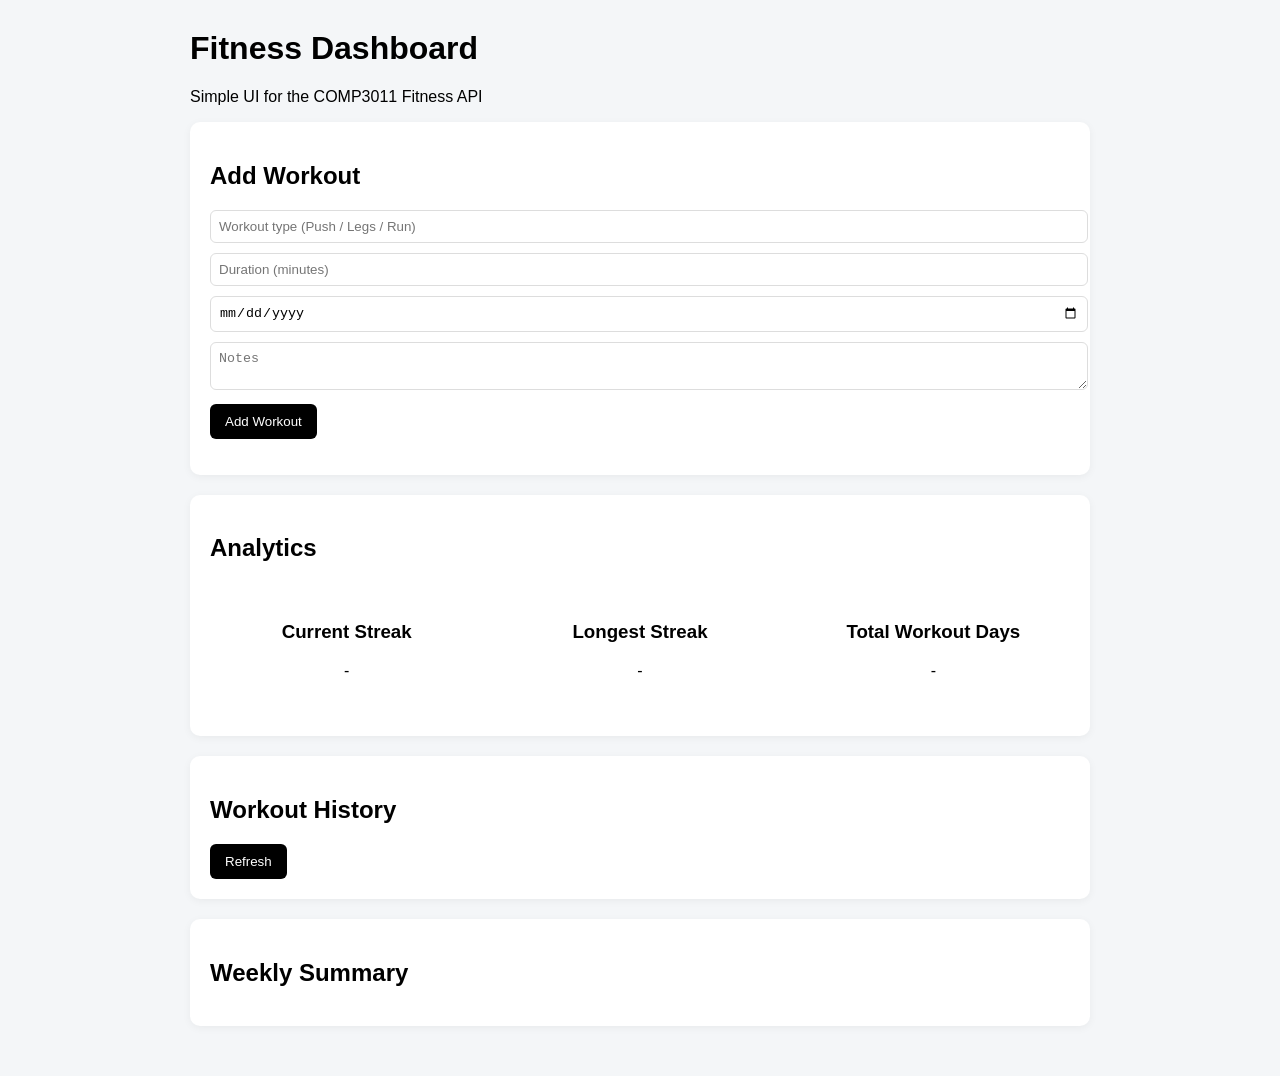
==== app/templates/index.html @ bcaef4db "Simple Ui Added (Working)" ====
<!DOCTYPE html>
<html lang="en">

<head>
<meta charset="UTF-8">
<title>Fitness Tracker Dashboard</title>

<style>
body {
    font-family: Arial, sans-serif;
    background:#f4f6f8;
    margin:0;
    padding:0;
}

.container{
    max-width:900px;
    margin:auto;
    padding:30px;
}

.card{
    background:white;
    padding:20px;
    border-radius:10px;
    margin-bottom:20px;
    box-shadow:0 2px 8px rgba(0,0,0,0.05);
}

h1{
    margin-top:0;
}

button{
    padding:10px 15px;
    background:black;
    color:white;
    border:none;
    border-radius:6px;
    cursor:pointer;
}

button:hover{
    background:#333;
}

.delete{
    background:#c0392b;
}

input, textarea{
    width:100%;
    padding:8px;
    margin-bottom:10px;
    border-radius:6px;
    border:1px solid #ddd;
}

.workout{
    border:1px solid #eee;
    padding:10px;
    border-radius:8px;
    margin-top:10px;
}

.analytics{
    display:flex;
    gap:20px;
}

.analytics div{
    flex:1;
    background:white;
    padding:20px;
    border-radius:10px;
    text-align:center;
}
</style>

</head>

<body>

<div class="container">

<h1>Fitness Dashboard</h1>
<p>Simple UI for the COMP3011 Fitness API</p>


<div class="card">
<h2>Add Workout</h2>

<form id="form">

<input id="type" placeholder="Workout type (Push / Legs / Run)" required>

<input id="duration" type="number" placeholder="Duration (minutes)" required>

<input id="date" type="date" required>

<textarea id="notes" placeholder="Notes"></textarea>

<button type="submit">Add Workout</button>

</form>

<p id="message"></p>

</div>


<div class="card">

<h2>Analytics</h2>

<div class="analytics">

<div>
<h3>Current Streak</h3>
<p id="current">-</p>
</div>

<div>
<h3>Longest Streak</h3>
<p id="longest">-</p>
</div>

<div>
<h3>Total Workout Days</h3>
<p id="days">-</p>
</div>

</div>

</div>


<div class="card">

<h2>Workout History</h2>

<button onclick="loadWorkouts()">Refresh</button>

<div id="workouts"></div>

</div>


<div class="card">

<h2>Weekly Summary</h2>

<div id="weekly"></div>

</div>


</div>


<script>

const API = ""


document.getElementById("form").addEventListener("submit", async e => {

e.preventDefault()

const payload = {
    workout_type: document.getElementById("type").value,
    duration_min: parseInt(document.getElementById("duration").value),
    date: document.getElementById("date").value,
    notes: document.getElementById("notes").value || null
}

const res = await fetch(`${API}/workouts`,{
method:"POST",
headers:{"Content-Type":"application/json"},
body:JSON.stringify(payload)
})

if(res.ok){
document.getElementById("message").innerText="Workout added"
loadWorkouts()
loadAnalytics()
}
else{
document.getElementById("message").innerText="Error creating workout"
}

})


async function loadWorkouts(){

const res = await fetch(`${API}/workouts`)
const data = await res.json()

const container = document.getElementById("workouts")

container.innerHTML=""

data.forEach(w => {

container.innerHTML += `
<div class="workout">
<b>${w.workout_type}</b><br>
Date: ${w.date}<br>
Duration: ${w.duration_min} min<br>
Notes: ${w.notes ?? "None"}<br><br>

<button class="delete" onclick="deleteWorkout(${w.id})">
Delete
</button>

</div>
`

})

}


async function deleteWorkout(id){

await fetch(`${API}/workouts/${id}`,{
method:"DELETE"
})

loadWorkouts()
loadAnalytics()

}


async function loadAnalytics(){

const streak = await fetch(`${API}/analytics/streak`)
const s = await streak.json()

document.getElementById("current").innerText=s.current_streak
document.getElementById("longest").innerText=s.longest_streak
document.getElementById("days").innerText=s.total_workout_days


const today = new Date()

const monday = new Date(today)

monday.setDate(today.getDate() - (today.getDay()||7) +1)

const weekStart = monday.toISOString().split("T")[0]

const weekly = await fetch(`${API}/analytics/weekly-summary?week_start=${weekStart}`)
const w = await weekly.json()

document.getElementById("weekly").innerHTML=`

Week Start: ${w.week_start}<br>
Week End: ${w.week_end}<br>
Total Sessions: ${w.total_sessions}<br>
Total Minutes: ${w.total_minutes}

`

}


loadWorkouts()
loadAnalytics()

</script>

</body>

</html>
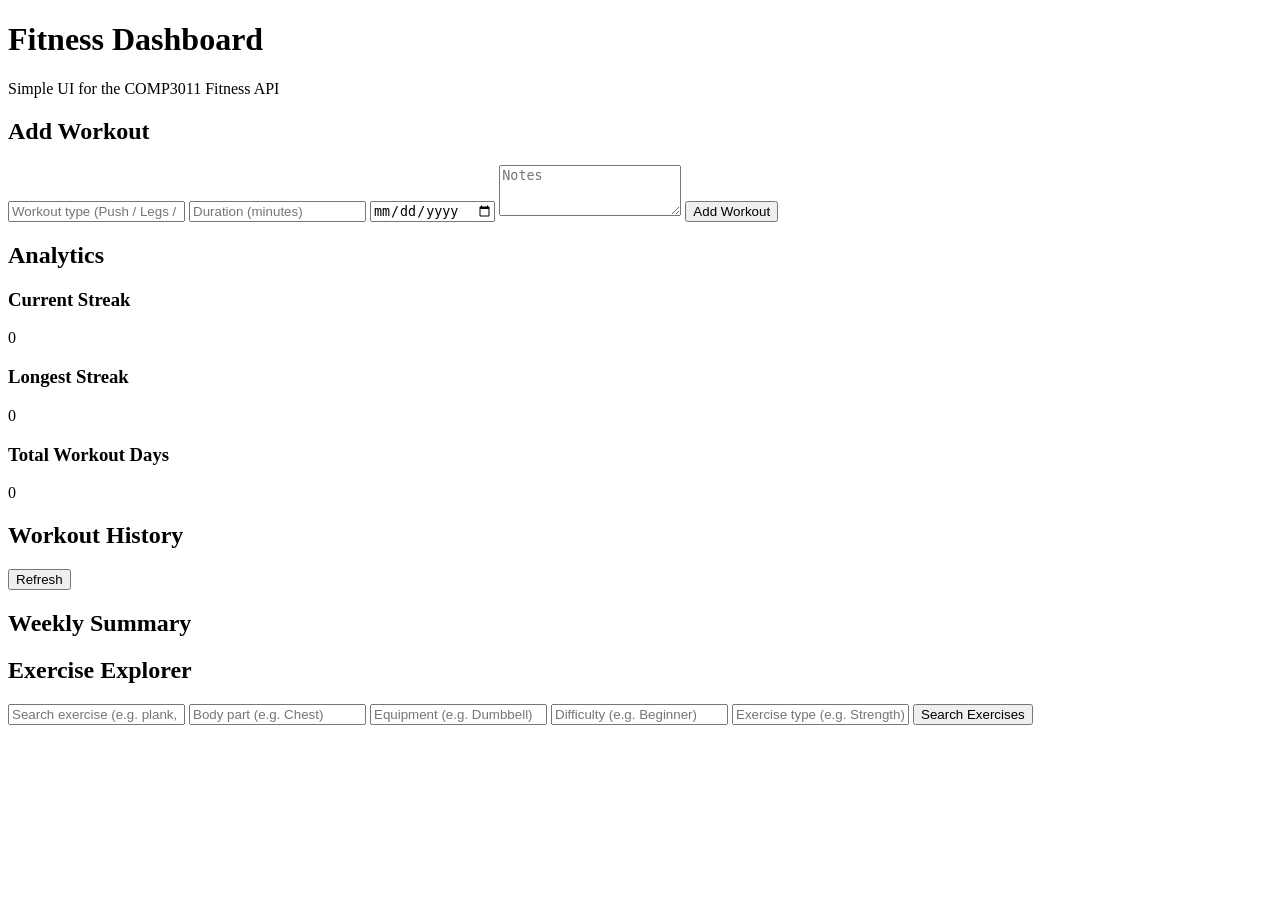
==== commit 3d53fd7a: "Updated teh Ui so it supports searching for exerci" ====
--- a/app/templates/index.html
+++ b/app/templates/index.html
@@ -1,277 +1,126 @@
 <!DOCTYPE html>
 <html lang="en">
+<head>
+    <meta charset="UTF-8">
+    <meta name="viewport" content="width=device-width, initial-scale=1.0">
+    <title>Fitness Dashboard</title>
+    <link rel="stylesheet" href="/static/styles.css">
+</head>
+<body>
+    <div class="container">
+        <header>
+            <h1>Fitness Dashboard</h1>
+            <p>Simple UI for the COMP3011 Fitness API</p>
+        </header>
 
-<head>
-<meta charset="UTF-8">
-<title>Fitness Tracker Dashboard</title>
+        <section class="card">
+            <h2>Add Workout</h2>
+            <form id="workout-form">
+                <input
+                    id="type"
+                    type="text"
+                    placeholder="Workout type (Push / Legs / Run)"
+                    required
+                >
 
-<style>
-body {
-    font-family: Arial, sans-serif;
-    background:#f4f6f8;
-    margin:0;
-    padding:0;
-}
+                <input
+                    id="duration"
+                    type="number"
+                    placeholder="Duration (minutes)"
+                    min="1"
+                    required
+                >
 
-.container{
-    max-width:900px;
-    margin:auto;
-    padding:30px;
-}
+                <input
+                    id="date"
+                    type="date"
+                    required
+                >
 
-.card{
-    background:white;
-    padding:20px;
-    border-radius:10px;
-    margin-bottom:20px;
-    box-shadow:0 2px 8px rgba(0,0,0,0.05);
-}
+                <textarea
+                    id="notes"
+                    placeholder="Notes"
+                    rows="3"
+                ></textarea>
 
-h1{
-    margin-top:0;
-}
+                <button type="submit">Add Workout</button>
+            </form>
 
-button{
-    padding:10px 15px;
-    background:black;
-    color:white;
-    border:none;
-    border-radius:6px;
-    cursor:pointer;
-}
+            <p id="message"></p>
+        </section>
 
-button:hover{
-    background:#333;
-}
+        <section class="card">
+            <h2>Analytics</h2>
+            <div class="analytics">
+                <div class="stat-box">
+                    <h3>Current Streak</h3>
+                    <p id="current">0</p>
+                </div>
 
-.delete{
-    background:#c0392b;
-}
+                <div class="stat-box">
+                    <h3>Longest Streak</h3>
+                    <p id="longest">0</p>
+                </div>
 
-input, textarea{
-    width:100%;
-    padding:8px;
-    margin-bottom:10px;
-    border-radius:6px;
-    border:1px solid #ddd;
-}
+                <div class="stat-box">
+                    <h3>Total Workout Days</h3>
+                    <p id="days">0</p>
+                </div>
+            </div>
+        </section>
 
-.workout{
-    border:1px solid #eee;
-    padding:10px;
-    border-radius:8px;
-    margin-top:10px;
-}
+        <section class="card">
+            <h2>Workout History</h2>
+            <button type="button" onclick="loadWorkouts()">Refresh</button>
+            <div id="workouts"></div>
+        </section>
 
-.analytics{
-    display:flex;
-    gap:20px;
-}
+        <section class="card">
+            <h2>Weekly Summary</h2>
+            <div id="weekly"></div>
+        </section>
 
-.analytics div{
-    flex:1;
-    background:white;
-    padding:20px;
-    border-radius:10px;
-    text-align:center;
-}
-</style>
+        <section class="card">
+            <h2>Exercise Explorer</h2>
 
-</head>
+            <div class="filters">
+                <input
+                    id="exercise-q"
+                    type="text"
+                    placeholder="Search exercise (e.g. plank, bench press)"
+                >
 
-<body>
+                <input
+                    id="exercise-body-part"
+                    type="text"
+                    placeholder="Body part (e.g. Chest)"
+                >
 
-<div class="container">
+                <input
+                    id="exercise-equipment"
+                    type="text"
+                    placeholder="Equipment (e.g. Dumbbell)"
+                >
 
-<h1>Fitness Dashboard</h1>
-<p>Simple UI for the COMP3011 Fitness API</p>
+                <input
+                    id="exercise-difficulty"
+                    type="text"
+                    placeholder="Difficulty (e.g. Beginner)"
+                >
 
+                <input
+                    id="exercise-type"
+                    type="text"
+                    placeholder="Exercise type (e.g. Strength)"
+                >
 
-<div class="card">
-<h2>Add Workout</h2>
+                <button type="button" onclick="loadExercises()">Search Exercises</button>
+            </div>
 
-<form id="form">
+            <div id="exercises-results"></div>
+        </section>
+    </div>
 
-<input id="type" placeholder="Workout type (Push / Legs / Run)" required>
-
-<input id="duration" type="number" placeholder="Duration (minutes)" required>
-
-<input id="date" type="date" required>
-
-<textarea id="notes" placeholder="Notes"></textarea>
-
-<button type="submit">Add Workout</button>
-
-</form>
-
-<p id="message"></p>
-
-</div>
-
-
-<div class="card">
-
-<h2>Analytics</h2>
-
-<div class="analytics">
-
-<div>
-<h3>Current Streak</h3>
-<p id="current">-</p>
-</div>
-
-<div>
-<h3>Longest Streak</h3>
-<p id="longest">-</p>
-</div>
-
-<div>
-<h3>Total Workout Days</h3>
-<p id="days">-</p>
-</div>
-
-</div>
-
-</div>
-
-
-<div class="card">
-
-<h2>Workout History</h2>
-
-<button onclick="loadWorkouts()">Refresh</button>
-
-<div id="workouts"></div>
-
-</div>
-
-
-<div class="card">
-
-<h2>Weekly Summary</h2>
-
-<div id="weekly"></div>
-
-</div>
-
-
-</div>
-
-
-<script>
-
-const API = ""
-
-
-document.getElementById("form").addEventListener("submit", async e => {
-
-e.preventDefault()
-
-const payload = {
-    workout_type: document.getElementById("type").value,
-    duration_min: parseInt(document.getElementById("duration").value),
-    date: document.getElementById("date").value,
-    notes: document.getElementById("notes").value || null
-}
-
-const res = await fetch(`${API}/workouts`,{
-method:"POST",
-headers:{"Content-Type":"application/json"},
-body:JSON.stringify(payload)
-})
-
-if(res.ok){
-document.getElementById("message").innerText="Workout added"
-loadWorkouts()
-loadAnalytics()
-}
-else{
-document.getElementById("message").innerText="Error creating workout"
-}
-
-})
-
-
-async function loadWorkouts(){
-
-const res = await fetch(`${API}/workouts`)
-const data = await res.json()
-
-const container = document.getElementById("workouts")
-
-container.innerHTML=""
-
-data.forEach(w => {
-
-container.innerHTML += `
-<div class="workout">
-<b>${w.workout_type}</b><br>
-Date: ${w.date}<br>
-Duration: ${w.duration_min} min<br>
-Notes: ${w.notes ?? "None"}<br><br>
-
-<button class="delete" onclick="deleteWorkout(${w.id})">
-Delete
-</button>
-
-</div>
-`
-
-})
-
-}
-
-
-async function deleteWorkout(id){
-
-await fetch(`${API}/workouts/${id}`,{
-method:"DELETE"
-})
-
-loadWorkouts()
-loadAnalytics()
-
-}
-
-
-async function loadAnalytics(){
-
-const streak = await fetch(`${API}/analytics/streak`)
-const s = await streak.json()
-
-document.getElementById("current").innerText=s.current_streak
-document.getElementById("longest").innerText=s.longest_streak
-document.getElementById("days").innerText=s.total_workout_days
-
-
-const today = new Date()
-
-const monday = new Date(today)
-
-monday.setDate(today.getDate() - (today.getDay()||7) +1)
-
-const weekStart = monday.toISOString().split("T")[0]
-
-const weekly = await fetch(`${API}/analytics/weekly-summary?week_start=${weekStart}`)
-const w = await weekly.json()
-
-document.getElementById("weekly").innerHTML=`
-
-Week Start: ${w.week_start}<br>
-Week End: ${w.week_end}<br>
-Total Sessions: ${w.total_sessions}<br>
-Total Minutes: ${w.total_minutes}
-
-`
-
-}
-
-
-loadWorkouts()
-loadAnalytics()
-
-</script>
-
+    <script src="/static/app.js"></script>
 </body>
-
 </html>
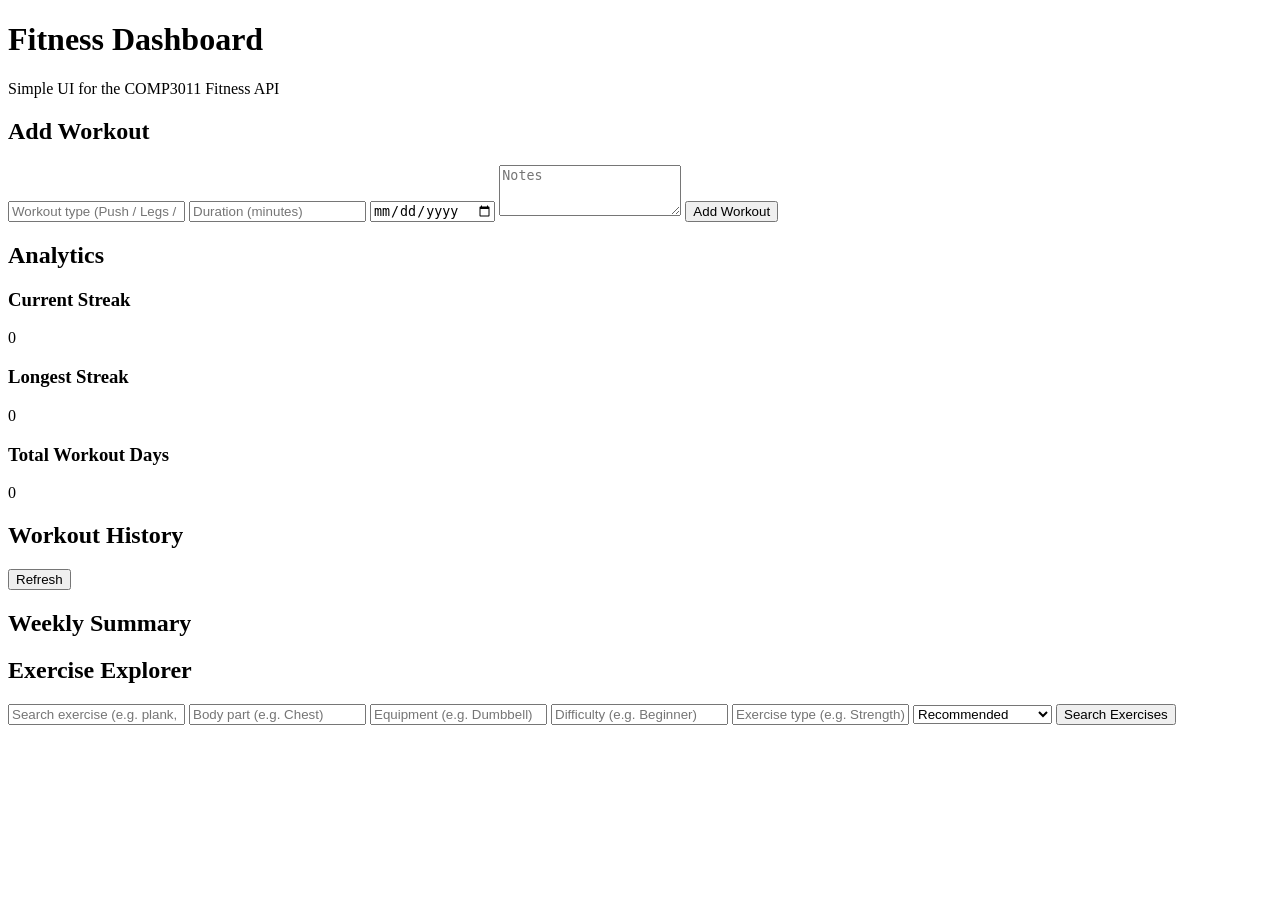
==== commit 58a12181: "Added the sort option in Ui" ====
--- a/app/templates/index.html
+++ b/app/templates/index.html
@@ -82,41 +82,47 @@
 
         <section class="card">
             <h2>Exercise Explorer</h2>
-
+        
             <div class="filters">
                 <input
                     id="exercise-q"
                     type="text"
                     placeholder="Search exercise (e.g. plank, bench press)"
                 >
-
+        
                 <input
                     id="exercise-body-part"
                     type="text"
                     placeholder="Body part (e.g. Chest)"
                 >
-
+        
                 <input
                     id="exercise-equipment"
                     type="text"
                     placeholder="Equipment (e.g. Dumbbell)"
                 >
-
+        
                 <input
                     id="exercise-difficulty"
                     type="text"
                     placeholder="Difficulty (e.g. Beginner)"
                 >
-
+        
                 <input
                     id="exercise-type"
                     type="text"
                     placeholder="Exercise type (e.g. Strength)"
                 >
-
+        
+                <select id="exercise-sort">
+                    <option value="recommended">Recommended</option>
+                    <option value="rating_high_low">Rating: High to Low</option>
+                    <option value="rating_low_high">Rating: Low to High</option>
+                </select>
+        
                 <button type="button" onclick="loadExercises()">Search Exercises</button>
             </div>
-
+        
             <div id="exercises-results"></div>
         </section>
     </div>
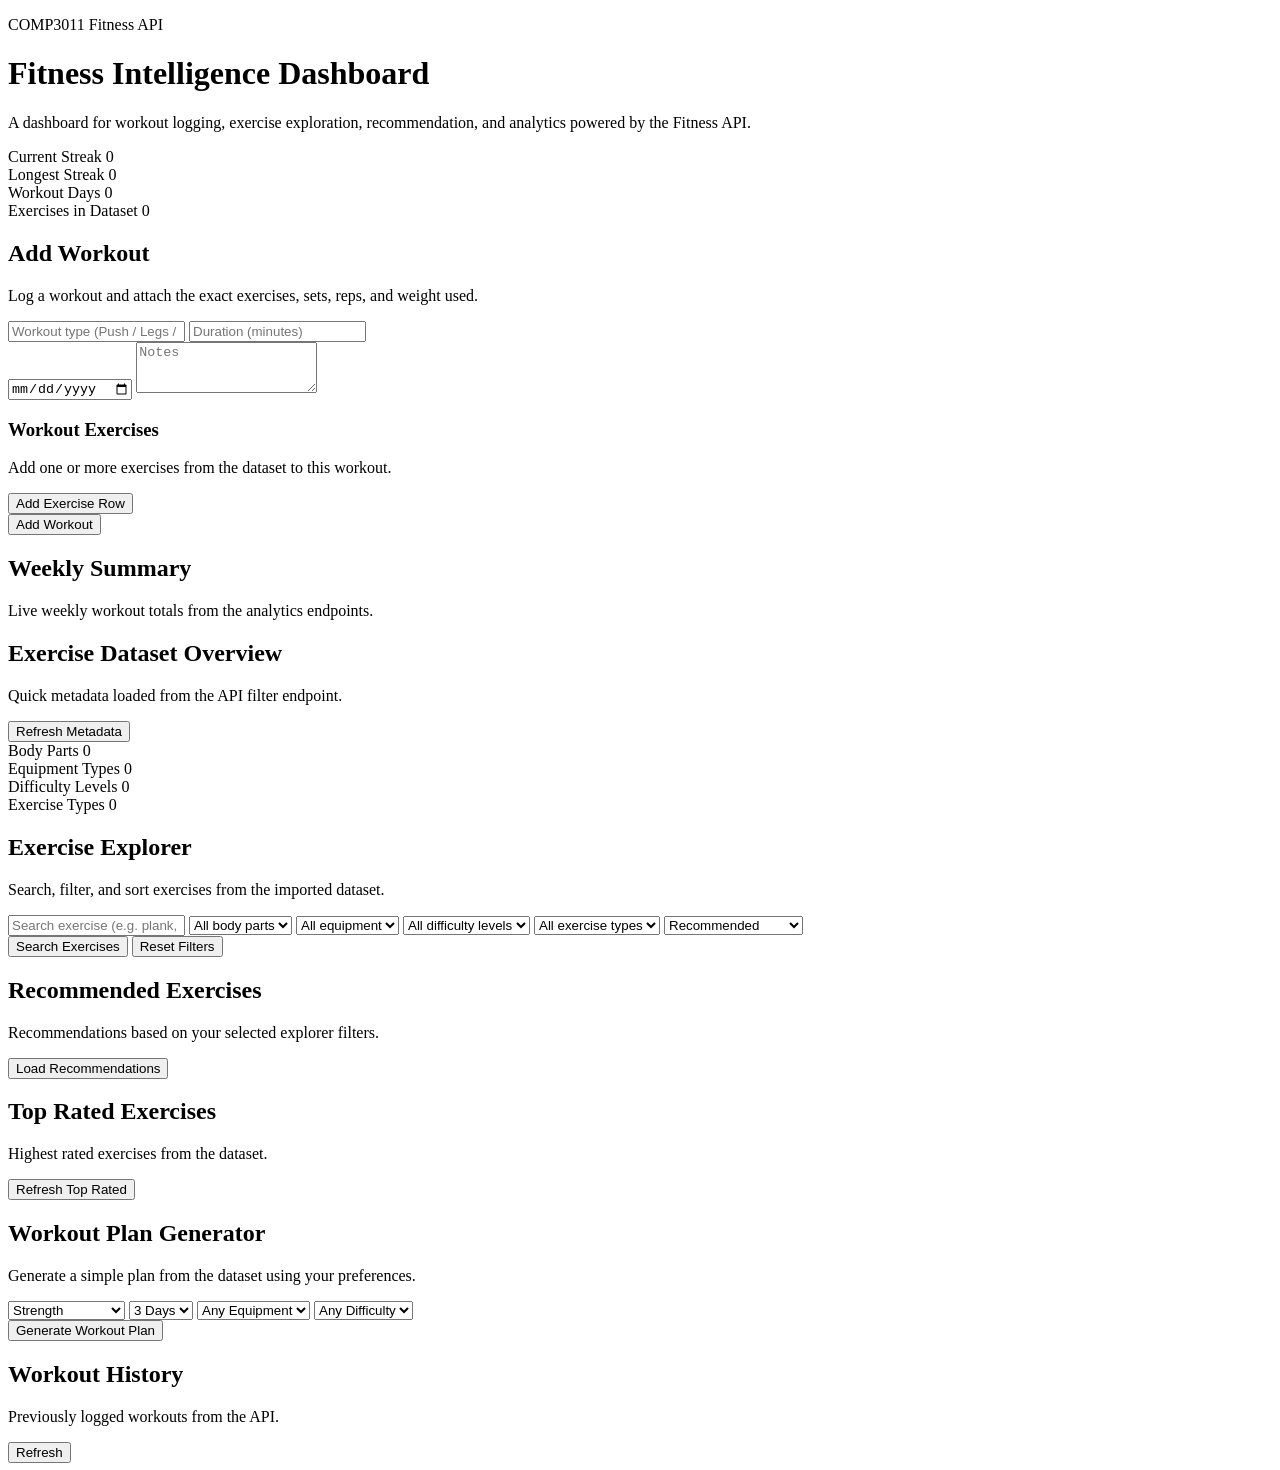
==== commit 55a39a5e: "Create workout now supports selecting from db" ====
--- a/app/templates/index.html
+++ b/app/templates/index.html
@@ -3,127 +3,260 @@
 <head>
     <meta charset="UTF-8">
     <meta name="viewport" content="width=device-width, initial-scale=1.0">
-    <title>Fitness Dashboard</title>
+    <title>Fitness Intelligence Dashboard</title>
     <link rel="stylesheet" href="/static/styles.css">
 </head>
 <body>
     <div class="container">
-        <header>
-            <h1>Fitness Dashboard</h1>
-            <p>Simple UI for the COMP3011 Fitness API</p>
+        <header class="hero">
+            <div>
+                <p class="eyebrow">COMP3011 Fitness API</p>
+                <h1>Fitness Intelligence Dashboard</h1>
+                <p class="hero-text">
+                    A dashboard for workout logging, exercise exploration, recommendation, and analytics
+                    powered by the Fitness API.
+                </p>
+            </div>
         </header>
 
-        <section class="card">
-            <h2>Add Workout</h2>
-            <form id="workout-form">
-                <input
-                    id="type"
-                    type="text"
-                    placeholder="Workout type (Push / Legs / Run)"
-                    required
-                >
-
-                <input
-                    id="duration"
-                    type="number"
-                    placeholder="Duration (minutes)"
-                    min="1"
-                    required
-                >
-
-                <input
-                    id="date"
-                    type="date"
-                    required
-                >
-
-                <textarea
-                    id="notes"
-                    placeholder="Notes"
-                    rows="3"
-                ></textarea>
-
-                <button type="submit">Add Workout</button>
+        <section class="summary-grid">
+            <div class="summary-card">
+                <span class="summary-label">Current Streak</span>
+                <span class="summary-value" id="current">0</span>
+            </div>
+            <div class="summary-card">
+                <span class="summary-label">Longest Streak</span>
+                <span class="summary-value" id="longest">0</span>
+            </div>
+            <div class="summary-card">
+                <span class="summary-label">Workout Days</span>
+                <span class="summary-value" id="days">0</span>
+            </div>
+            <div class="summary-card">
+                <span class="summary-label">Exercises in Dataset</span>
+                <span class="summary-value" id="total-exercises">0</span>
+            </div>
+        </section>
+
+        <section class="card">
+            <div class="card-header">
+                <div>
+                    <h2>Add Workout</h2>
+                    <p class="section-text">Log a workout and attach the exact exercises, sets, reps, and weight used.</p>
+                </div>
+            </div>
+
+            <form id="workout-form" class="form-grid">
+                <div class="form-row two-cols">
+                    <input
+                        id="type"
+                        type="text"
+                        placeholder="Workout type (Push / Legs / Run)"
+                        required
+                    >
+
+                    <input
+                        id="duration"
+                        type="number"
+                        placeholder="Duration (minutes)"
+                        min="1"
+                        required
+                    >
+                </div>
+
+                <div class="form-row two-cols">
+                    <input
+                        id="date"
+                        type="date"
+                        required
+                    >
+
+                    <textarea
+                        id="notes"
+                        placeholder="Notes"
+                        rows="3"
+                    ></textarea>
+                </div>
+
+                <div class="exercise-builder">
+                    <div class="builder-header">
+                        <div>
+                            <h3>Workout Exercises</h3>
+                            <p class="section-text small-text">Add one or more exercises from the dataset to this workout.</p>
+                        </div>
+                        <button type="button" class="secondary-btn" onclick="addWorkoutExerciseRow()">Add Exercise Row</button>
+                    </div>
+
+                    <div id="workout-exercise-rows" class="workout-exercise-rows"></div>
+                </div>
+
+                <div class="form-actions">
+                    <button type="submit">Add Workout</button>
+                </div>
             </form>
 
-            <p id="message"></p>
-        </section>
-
-        <section class="card">
-            <h2>Analytics</h2>
-            <div class="analytics">
-                <div class="stat-box">
-                    <h3>Current Streak</h3>
-                    <p id="current">0</p>
-                </div>
-
-                <div class="stat-box">
-                    <h3>Longest Streak</h3>
-                    <p id="longest">0</p>
-                </div>
-
-                <div class="stat-box">
-                    <h3>Total Workout Days</h3>
-                    <p id="days">0</p>
-                </div>
-            </div>
-        </section>
-
-        <section class="card">
-            <h2>Workout History</h2>
-            <button type="button" onclick="loadWorkouts()">Refresh</button>
-            <div id="workouts"></div>
-        </section>
-
-        <section class="card">
-            <h2>Weekly Summary</h2>
-            <div id="weekly"></div>
-        </section>
-
-        <section class="card">
-            <h2>Exercise Explorer</h2>
-        
-            <div class="filters">
+            <p id="message" class="message"></p>
+        </section>
+
+        <section class="card">
+            <div class="card-header">
+                <div>
+                    <h2>Weekly Summary</h2>
+                    <p class="section-text">Live weekly workout totals from the analytics endpoints.</p>
+                </div>
+            </div>
+
+            <div id="weekly" class="weekly-summary"></div>
+        </section>
+
+        <section class="card">
+            <div class="card-header">
+                <div>
+                    <h2>Exercise Dataset Overview</h2>
+                    <p class="section-text">Quick metadata loaded from the API filter endpoint.</p>
+                </div>
+                <button type="button" onclick="loadExerciseMeta()">Refresh Metadata</button>
+            </div>
+
+            <div class="mini-stats">
+                <div class="mini-stat">
+                    <span class="mini-label">Body Parts</span>
+                    <span class="mini-value" id="meta-body-parts-count">0</span>
+                </div>
+                <div class="mini-stat">
+                    <span class="mini-label">Equipment Types</span>
+                    <span class="mini-value" id="meta-equipment-count">0</span>
+                </div>
+                <div class="mini-stat">
+                    <span class="mini-label">Difficulty Levels</span>
+                    <span class="mini-value" id="meta-difficulty-count">0</span>
+                </div>
+                <div class="mini-stat">
+                    <span class="mini-label">Exercise Types</span>
+                    <span class="mini-value" id="meta-type-count">0</span>
+                </div>
+            </div>
+        </section>
+
+        <section class="card">
+            <div class="card-header">
+                <div>
+                    <h2>Exercise Explorer</h2>
+                    <p class="section-text">Search, filter, and sort exercises from the imported dataset.</p>
+                </div>
+            </div>
+
+            <div class="filters-grid">
                 <input
                     id="exercise-q"
                     type="text"
                     placeholder="Search exercise (e.g. plank, bench press)"
                 >
-        
-                <input
-                    id="exercise-body-part"
-                    type="text"
-                    placeholder="Body part (e.g. Chest)"
-                >
-        
-                <input
-                    id="exercise-equipment"
-                    type="text"
-                    placeholder="Equipment (e.g. Dumbbell)"
-                >
-        
-                <input
-                    id="exercise-difficulty"
-                    type="text"
-                    placeholder="Difficulty (e.g. Beginner)"
-                >
-        
-                <input
-                    id="exercise-type"
-                    type="text"
-                    placeholder="Exercise type (e.g. Strength)"
-                >
-        
+
+                <select id="exercise-body-part">
+                    <option value="">All body parts</option>
+                </select>
+
+                <select id="exercise-equipment">
+                    <option value="">All equipment</option>
+                </select>
+
+                <select id="exercise-difficulty">
+                    <option value="">All difficulty levels</option>
+                </select>
+
+                <select id="exercise-type">
+                    <option value="">All exercise types</option>
+                </select>
+
                 <select id="exercise-sort">
                     <option value="recommended">Recommended</option>
                     <option value="rating_high_low">Rating: High to Low</option>
                     <option value="rating_low_high">Rating: Low to High</option>
                 </select>
-        
+            </div>
+
+            <div class="toolbar">
                 <button type="button" onclick="loadExercises()">Search Exercises</button>
-            </div>
-        
-            <div id="exercises-results"></div>
+                <button type="button" class="secondary-btn" onclick="resetExerciseFilters()">Reset Filters</button>
+            </div>
+
+            <div id="exercises-results" class="results-grid"></div>
+        </section>
+
+        <section class="two-column-grid">
+            <section class="card">
+                <div class="card-header">
+                    <div>
+                        <h2>Recommended Exercises</h2>
+                        <p class="section-text">Recommendations based on your selected explorer filters.</p>
+                    </div>
+                    <button type="button" onclick="loadRecommendedExercises()">Load Recommendations</button>
+                </div>
+
+                <div id="recommended-results" class="results-grid compact-results"></div>
+            </section>
+
+            <section class="card">
+                <div class="card-header">
+                    <div>
+                        <h2>Top Rated Exercises</h2>
+                        <p class="section-text">Highest rated exercises from the dataset.</p>
+                    </div>
+                    <button type="button" onclick="loadTopRatedExercises()">Refresh Top Rated</button>
+                </div>
+
+                <div id="top-rated-results" class="results-grid compact-results"></div>
+            </section>
+        </section>
+
+        <section class="card">
+            <div class="card-header">
+                <div>
+                    <h2>Workout Plan Generator</h2>
+                    <p class="section-text">Generate a simple plan from the dataset using your preferences.</p>
+                </div>
+            </div>
+
+            <div class="filters-grid plan-grid">
+                <select id="plan-goal">
+                    <option value="strength">Strength</option>
+                    <option value="hypertrophy">Hypertrophy</option>
+                    <option value="general_fitness">General Fitness</option>
+                </select>
+
+                <select id="plan-days">
+                    <option value="3">3 Days</option>
+                    <option value="4">4 Days</option>
+                    <option value="5">5 Days</option>
+                </select>
+
+                <select id="plan-equipment">
+                    <option value="">Any Equipment</option>
+                </select>
+
+                <select id="plan-difficulty">
+                    <option value="">Any Difficulty</option>
+                </select>
+            </div>
+
+            <div class="toolbar">
+                <button type="button" onclick="loadWorkoutPlan()">Generate Workout Plan</button>
+            </div>
+
+            <div id="plan-results" class="plan-results"></div>
+        </section>
+
+        <section class="card">
+            <div class="card-header">
+                <div>
+                    <h2>Workout History</h2>
+                    <p class="section-text">Previously logged workouts from the API.</p>
+                </div>
+                <button type="button" onclick="loadWorkouts()">Refresh</button>
+            </div>
+
+            <div id="workouts" class="history-list"></div>
         </section>
     </div>
 
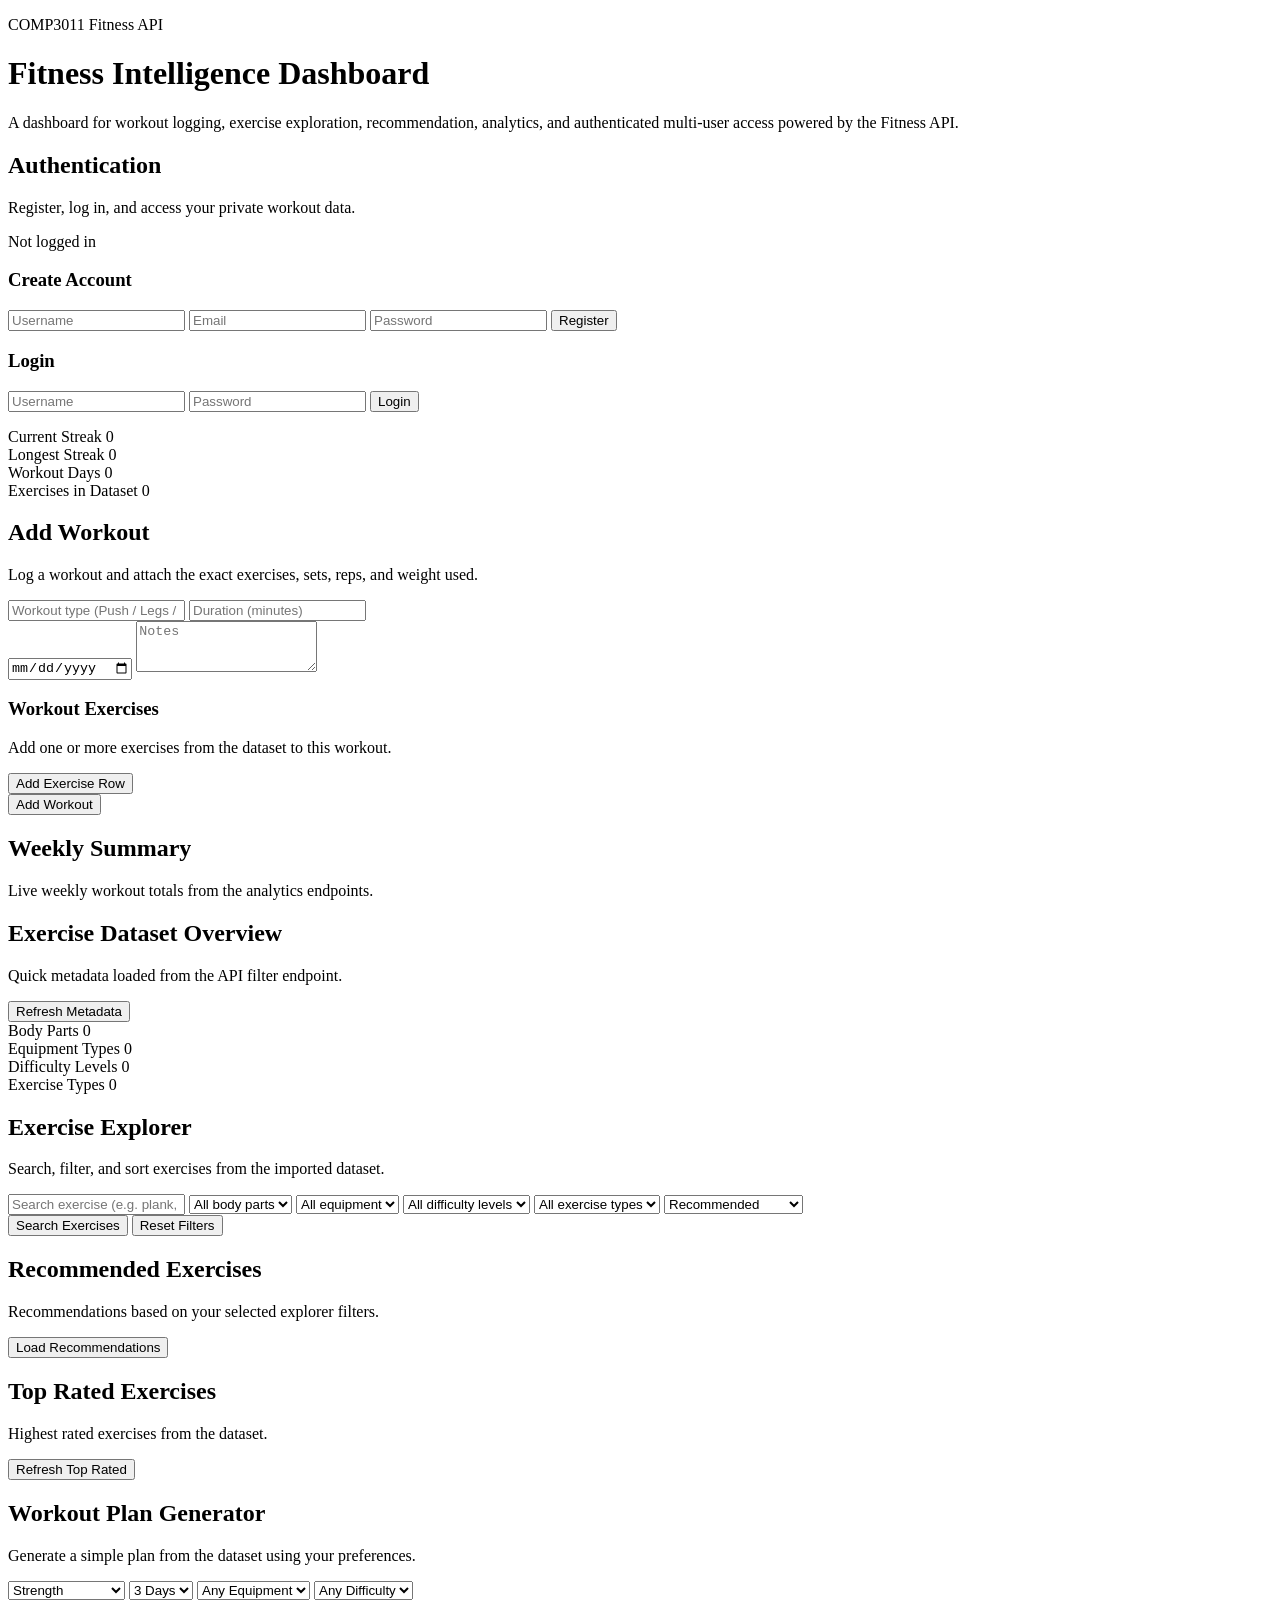
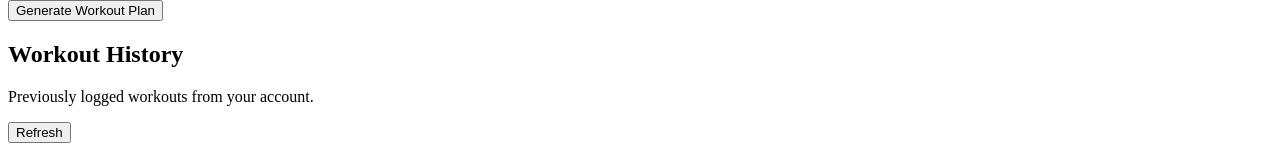
==== commit 82317f3e: "Authentication UI changed" ====
--- a/app/templates/index.html
+++ b/app/templates/index.html
@@ -13,11 +13,93 @@
                 <p class="eyebrow">COMP3011 Fitness API</p>
                 <h1>Fitness Intelligence Dashboard</h1>
                 <p class="hero-text">
-                    A dashboard for workout logging, exercise exploration, recommendation, and analytics
-                    powered by the Fitness API.
+                    A dashboard for workout logging, exercise exploration, recommendation, analytics,
+                    and authenticated multi-user access powered by the Fitness API.
                 </p>
             </div>
         </header>
+
+        <section class="card">
+            <div class="card-header">
+                <div>
+                    <h2>Authentication</h2>
+                    <p class="section-text">Register, log in, and access your private workout data.</p>
+                </div>
+            </div>
+
+            <div class="auth-status-bar">
+                <span id="auth-status" class="auth-status-pill logged-out">Not logged in</span>
+                <button
+                    type="button"
+                    id="logout-btn"
+                    class="secondary-btn"
+                    onclick="logoutUser()"
+                    style="display: none;"
+                >
+                    Logout
+                </button>
+            </div>
+
+            <div id="auth-forms" class="two-column-grid">
+                <section class="auth-panel">
+                    <h3>Create Account</h3>
+                    <div class="form-grid">
+                        <input
+                            id="register-username"
+                            type="text"
+                            placeholder="Username"
+                            autocomplete="username"
+                        >
+                        <input
+                            id="register-email"
+                            type="email"
+                            placeholder="Email"
+                            autocomplete="email"
+                        >
+                        <input
+                            id="register-password"
+                            type="password"
+                            placeholder="Password"
+                            autocomplete="new-password"
+                        >
+                        <button
+                            type="button"
+                            id="register-btn"
+                            onclick="registerUser()"
+                        >
+                            Register
+                        </button>
+                    </div>
+                </section>
+
+                <section class="auth-panel">
+                    <h3>Login</h3>
+                    <div class="form-grid">
+                        <input
+                            id="login-username"
+                            type="text"
+                            placeholder="Username"
+                            autocomplete="username"
+                        >
+                        <input
+                            id="login-password"
+                            type="password"
+                            placeholder="Password"
+                            autocomplete="current-password"
+                        >
+                        <button
+                            type="button"
+                            id="login-btn"
+                            onclick="loginUser()"
+                        >
+                            Login
+                        </button>
+                    </div>
+                </section>
+            </div>
+
+            <p id="auth-message" class="message"></p>
+        </section>
 
         <section class="summary-grid">
             <div class="summary-card">
@@ -84,7 +166,13 @@
                             <h3>Workout Exercises</h3>
                             <p class="section-text small-text">Add one or more exercises from the dataset to this workout.</p>
                         </div>
-                        <button type="button" class="secondary-btn" onclick="addWorkoutExerciseRow()">Add Exercise Row</button>
+                        <button
+                            type="button"
+                            class="secondary-btn"
+                            onclick="addWorkoutExerciseRow()"
+                        >
+                            Add Exercise Row
+                        </button>
                     </div>
 
                     <div id="workout-exercise-rows" class="workout-exercise-rows"></div>
@@ -251,7 +339,7 @@
             <div class="card-header">
                 <div>
                     <h2>Workout History</h2>
-                    <p class="section-text">Previously logged workouts from the API.</p>
+                    <p class="section-text">Previously logged workouts from your account.</p>
                 </div>
                 <button type="button" onclick="loadWorkouts()">Refresh</button>
             </div>
